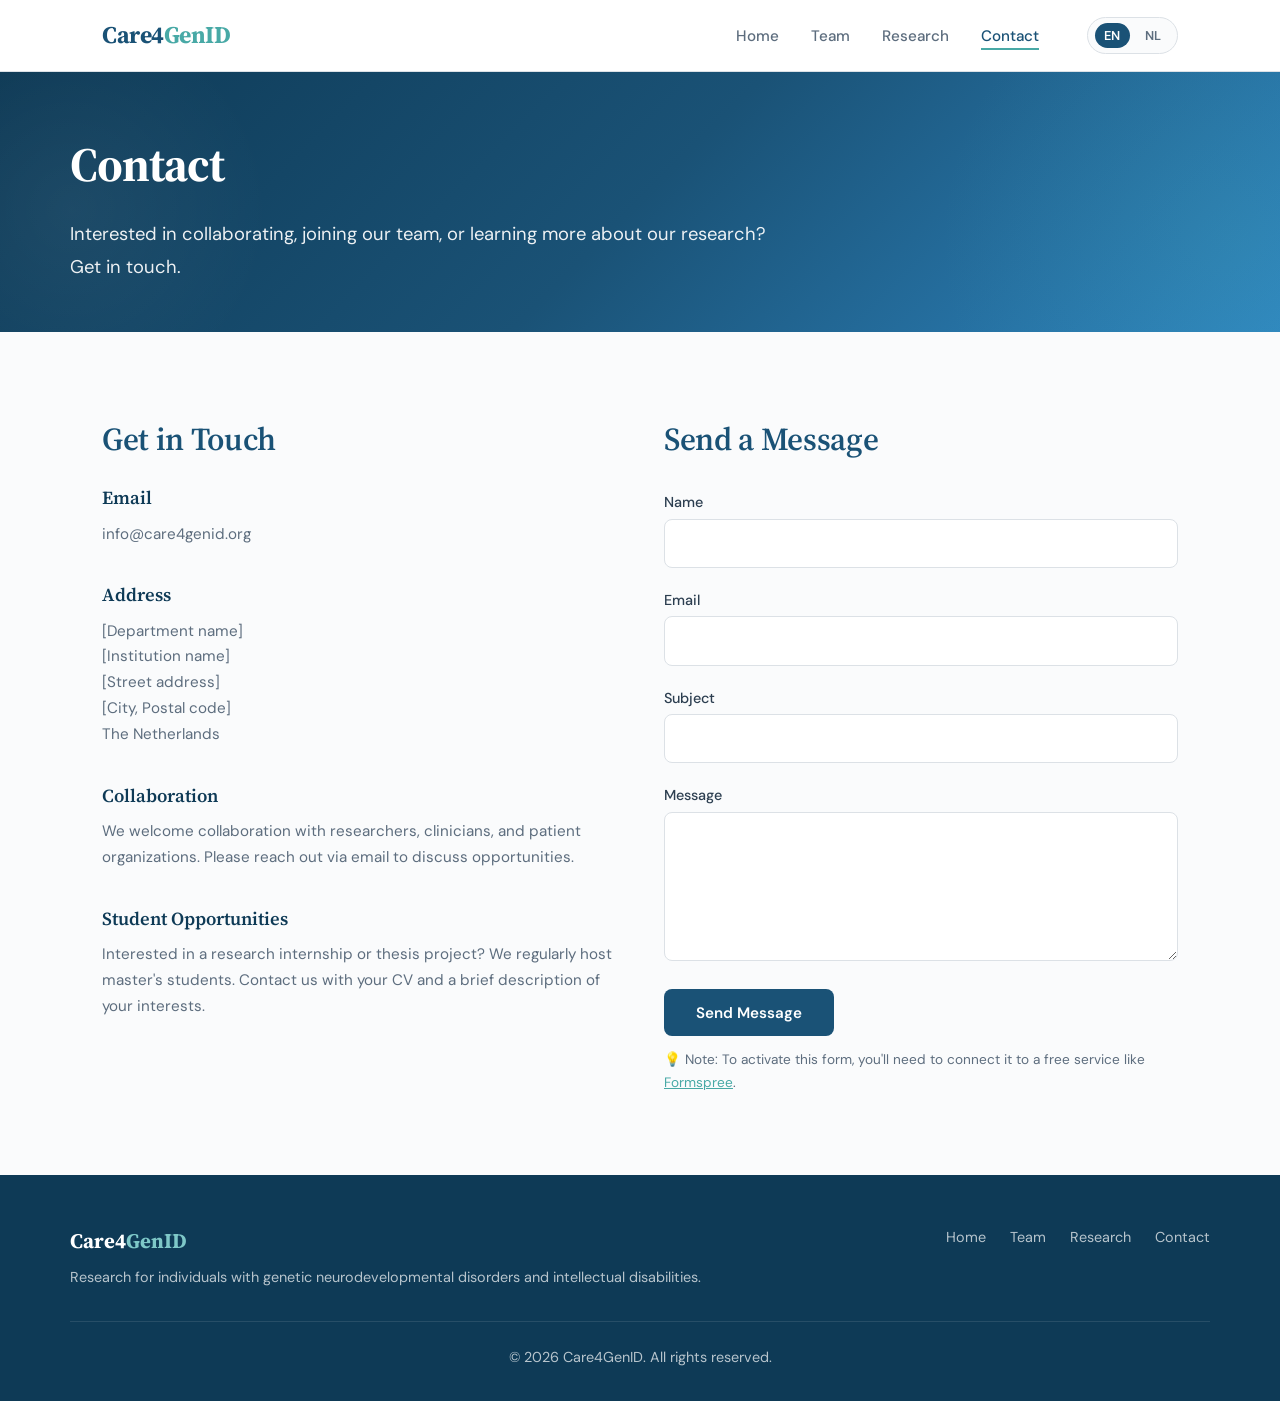
==== contact.html @ b55f14b7 "Add files via upload" ====
<!DOCTYPE html>
<html lang="en">
<head>
  <meta charset="UTF-8">
  <meta name="viewport" content="width=device-width, initial-scale=1.0">
  <title>Contact — Care4GenID</title>
  <link rel="stylesheet" href="style.css">
</head>
<body>

  <!-- NAVIGATION -->
  <nav class="navbar">
    <div class="nav-container">
      <a href="index.html" class="nav-logo">Care4<span>GenID</span></a>
      <ul class="nav-links">
        <li><a href="index.html"><span class="lang-en">Home</span><span class="lang-nl">Home</span></a></li>
        <li><a href="team.html">Team</a></li>
        <li><a href="research.html"><span class="lang-en">Research</span><span class="lang-nl">Onderzoek</span></a></li>
        <li><a href="contact.html" class="active">Contact</a></li>
        <li>
          <div class="lang-switch">
            <button data-lang="en" class="active">EN</button>
            <button data-lang="nl">NL</button>
          </div>
        </li>
      </ul>
      <button class="nav-toggle" aria-label="Toggle menu">
        <span></span><span></span><span></span>
      </button>
    </div>
  </nav>

  <main>
    <!-- HERO -->
    <section class="hero" style="padding: 4rem 2rem 3rem;">
      <div class="hero-content">
        <h1>Contact</h1>
        <p class="lang-en">Interested in collaborating, joining our team, or learning more about our research? Get in touch.</p>
        <p class="lang-nl">Geïnteresseerd in samenwerking, wilt u zich bij ons team aansluiten, of wilt u meer weten over ons onderzoek? Neem contact met ons op.</p>
      </div>
    </section>

    <!-- CONTACT CONTENT -->
    <section class="section">
      <div class="container">
        <div class="contact-grid">

          <!-- Contact details -->
          <div>
            <h2 class="section-title fade-in">
              <span class="lang-en">Get in Touch</span>
              <span class="lang-nl">Neem Contact Op</span>
            </h2>

            <div class="contact-info-block fade-in">
              <h3>Email</h3>
              <p><a href="mailto:info@care4genid.org">info@care4genid.org</a></p>
            </div>

            <div class="contact-info-block fade-in">
              <h3>
                <span class="lang-en">Address</span>
                <span class="lang-nl">Adres</span>
              </h3>
              <p>
                [Department name]<br>
                [Institution name]<br>
                [Street address]<br>
                [City, Postal code]<br>
                <span class="lang-en">The Netherlands</span>
                <span class="lang-nl">Nederland</span>
              </p>
            </div>

            <div class="contact-info-block fade-in">
              <h3>
                <span class="lang-en">Collaboration</span>
                <span class="lang-nl">Samenwerking</span>
              </h3>
              <p>
                <span class="lang-en">We welcome collaboration with researchers, clinicians, and patient organizations. Please reach out via email to discuss opportunities.</span>
                <span class="lang-nl">Wij verwelkomen samenwerking met onderzoekers, clinici en patiëntenorganisaties. Neem contact op via e-mail om mogelijkheden te bespreken.</span>
              </p>
            </div>

            <div class="contact-info-block fade-in">
              <h3>
                <span class="lang-en">Student Opportunities</span>
                <span class="lang-nl">Stageplekken</span>
              </h3>
              <p>
                <span class="lang-en">Interested in a research internship or thesis project? We regularly host master's students. Contact us with your CV and a brief description of your interests.</span>
                <span class="lang-nl">Geïnteresseerd in een onderzoeksstage of afstudeerproject? Wij begeleiden regelmatig masterstudenten. Neem contact met ons op met uw CV en een korte beschrijving van uw interesses.</span>
              </p>
            </div>
          </div>

          <!-- Contact form -->
          <div class="fade-in">
            <h2 class="section-title" style="margin-bottom: 1.5rem;">
              <span class="lang-en">Send a Message</span>
              <span class="lang-nl">Stuur een Bericht</span>
            </h2>
            <div class="contact-form">
              <div>
                <label for="name">
                  <span class="lang-en">Name</span>
                  <span class="lang-nl">Naam</span>
                </label>
                <input type="text" id="name" placeholder="">
              </div>
              <div>
                <label for="email">Email</label>
                <input type="email" id="email" placeholder="">
              </div>
              <div>
                <label for="subject">
                  <span class="lang-en">Subject</span>
                  <span class="lang-nl">Onderwerp</span>
                </label>
                <input type="text" id="subject" placeholder="">
              </div>
              <div>
                <label for="message">
                  <span class="lang-en">Message</span>
                  <span class="lang-nl">Bericht</span>
                </label>
                <textarea id="message" rows="6"></textarea>
              </div>
              <div>
                <button class="btn" onclick="alert('To make this form work, connect it to a service like Formspree (formspree.io) — it\'s free! Replace this button\'s onclick with a proper form action.')">
                  <span class="lang-en">Send Message</span>
                  <span class="lang-nl">Verstuur Bericht</span>
                </button>
                <p style="margin-top: 0.75rem; font-size: 0.85rem; color: var(--color-text-light);">
                  <span class="lang-en">💡 Note: To activate this form, you'll need to connect it to a free service like <a href="https://formspree.io" target="_blank" style="color: var(--color-accent);">Formspree</a>.</span>
                  <span class="lang-nl">💡 Let op: Om dit formulier te activeren, dient u het te koppelen aan een gratis dienst zoals <a href="https://formspree.io" target="_blank" style="color: var(--color-accent);">Formspree</a>.</span>
                </p>
              </div>
            </div>
          </div>

        </div>
      </div>
    </section>
  </main>

  <!-- FOOTER -->
  <footer class="footer">
    <div class="footer-content">
      <div>
        <div class="footer-logo">Care4<span>GenID</span></div>
        <p>
          <span class="lang-en">Research for individuals with genetic neurodevelopmental disorders and intellectual disabilities.</span>
          <span class="lang-nl">Onderzoek voor mensen met genetische neurobiologische ontwikkelingsstoornissen en verstandelijke beperkingen.</span>
        </p>
      </div>
      <ul class="footer-links">
        <li><a href="index.html"><span class="lang-en">Home</span><span class="lang-nl">Home</span></a></li>
        <li><a href="team.html">Team</a></li>
        <li><a href="research.html"><span class="lang-en">Research</span><span class="lang-nl">Onderzoek</span></a></li>
        <li><a href="contact.html">Contact</a></li>
      </ul>
    </div>
    <div class="footer-bottom">
      <p>&copy; 2026 Care4GenID. <span class="lang-en">All rights reserved.</span><span class="lang-nl">Alle rechten voorbehouden.</span></p>
    </div>
  </footer>

  <script src="script.js"></script>
</body>
</html>
---- style.css ----
/* ===== FONTS ===== */
@import url('https://fonts.googleapis.com/css2?family=Source+Serif+4:opsz,wght@8..60,300;8..60,400;8..60,600;8..60,700&family=DM+Sans:wght@300;400;500;600;700&display=swap');

/* ===== RESET & VARIABLES ===== */
:root {
  --color-primary: #1a5276;
  --color-primary-dark: #0e3a56;
  --color-primary-light: #2e86c1;
  --color-accent: #48a9a6;
  --color-accent-light: #7ec8c8;
  --color-bg: #fafbfc;
  --color-bg-warm: #f4f1ec;
  --color-text: #2c3e50;
  --color-text-light: #5d6d7e;
  --color-white: #ffffff;
  --color-border: #dce1e6;
  --font-heading: 'Source Serif 4', Georgia, serif;
  --font-body: 'DM Sans', system-ui, sans-serif;
  --max-width: 1140px;
  --nav-height: 72px;
}

*, *::before, *::after {
  margin: 0;
  padding: 0;
  box-sizing: border-box;
}

html {
  scroll-behavior: smooth;
}

body {
  font-family: var(--font-body);
  color: var(--color-text);
  background: var(--color-bg);
  line-height: 1.7;
  font-size: 16px;
  -webkit-font-smoothing: antialiased;
}

/* ===== LANGUAGE TOGGLE ===== */
[lang="nl"] .lang-en,
[lang="en"] .lang-nl {
  display: none !important;
}

/* ===== NAVIGATION ===== */
.navbar {
  position: fixed;
  top: 0;
  left: 0;
  right: 0;
  height: var(--nav-height);
  background: var(--color-white);
  border-bottom: 1px solid var(--color-border);
  z-index: 1000;
  display: flex;
  align-items: center;
  transition: box-shadow 0.3s ease;
}

.navbar.scrolled {
  box-shadow: 0 2px 20px rgba(0, 0, 0, 0.08);
}

.nav-container {
  max-width: var(--max-width);
  width: 100%;
  margin: 0 auto;
  padding: 0 2rem;
  display: flex;
  align-items: center;
  justify-content: space-between;
}

.nav-logo {
  font-family: var(--font-heading);
  font-size: 1.5rem;
  font-weight: 700;
  color: var(--color-primary);
  text-decoration: none;
  letter-spacing: -0.02em;
}

.nav-logo span {
  color: var(--color-accent);
}

.nav-links {
  display: flex;
  align-items: center;
  gap: 2rem;
  list-style: none;
}

.nav-links a {
  text-decoration: none;
  color: var(--color-text-light);
  font-weight: 500;
  font-size: 0.95rem;
  transition: color 0.2s ease;
  position: relative;
}

.nav-links a::after {
  content: '';
  position: absolute;
  bottom: -4px;
  left: 0;
  width: 0;
  height: 2px;
  background: var(--color-accent);
  transition: width 0.25s ease;
}

.nav-links a:hover,
.nav-links a.active {
  color: var(--color-primary);
}

.nav-links a:hover::after,
.nav-links a.active::after {
  width: 100%;
}

.lang-switch {
  display: flex;
  align-items: center;
  gap: 0.35rem;
  background: var(--color-bg);
  border: 1px solid var(--color-border);
  border-radius: 20px;
  padding: 0.3rem 0.4rem;
  cursor: pointer;
  margin-left: 1rem;
}

.lang-switch button {
  border: none;
  background: transparent;
  padding: 0.25rem 0.6rem;
  border-radius: 14px;
  font-family: var(--font-body);
  font-size: 0.8rem;
  font-weight: 600;
  cursor: pointer;
  transition: all 0.2s ease;
  color: var(--color-text-light);
}

.lang-switch button.active {
  background: var(--color-primary);
  color: var(--color-white);
}

/* Mobile menu */
.nav-toggle {
  display: none;
  flex-direction: column;
  gap: 5px;
  background: none;
  border: none;
  cursor: pointer;
  padding: 4px;
}

.nav-toggle span {
  width: 24px;
  height: 2px;
  background: var(--color-text);
  border-radius: 2px;
  transition: all 0.3s ease;
}

/* ===== MAIN CONTENT ===== */
main {
  margin-top: var(--nav-height);
}

.container {
  max-width: var(--max-width);
  margin: 0 auto;
  padding: 0 2rem;
}

/* ===== HERO SECTION ===== */
.hero {
  background: linear-gradient(135deg, var(--color-primary-dark) 0%, var(--color-primary) 50%, var(--color-primary-light) 100%);
  color: var(--color-white);
  padding: 6rem 2rem 5rem;
  position: relative;
  overflow: hidden;
}

.hero::before {
  content: '';
  position: absolute;
  top: -50%;
  right: -20%;
  width: 600px;
  height: 600px;
  background: radial-gradient(circle, rgba(72, 169, 166, 0.15) 0%, transparent 70%);
  border-radius: 50%;
}

.hero::after {
  content: '';
  position: absolute;
  bottom: -30%;
  left: -10%;
  width: 400px;
  height: 400px;
  background: radial-gradient(circle, rgba(255, 255, 255, 0.05) 0%, transparent 70%);
  border-radius: 50%;
}

.hero-content {
  max-width: var(--max-width);
  margin: 0 auto;
  position: relative;
  z-index: 1;
}

.hero h1 {
  font-family: var(--font-heading);
  font-size: 3rem;
  font-weight: 700;
  line-height: 1.2;
  margin-bottom: 1.5rem;
  letter-spacing: -0.02em;
}

.hero p {
  font-size: 1.15rem;
  line-height: 1.8;
  max-width: 720px;
  opacity: 0.92;
}

/* ===== SECTIONS ===== */
.section {
  padding: 5rem 0;
}

.section--alt {
  background: var(--color-bg-warm);
}

.section-title {
  font-family: var(--font-heading);
  font-size: 2rem;
  font-weight: 600;
  color: var(--color-primary);
  margin-bottom: 1rem;
  letter-spacing: -0.01em;
}

.section-subtitle {
  color: var(--color-text-light);
  font-size: 1.05rem;
  max-width: 640px;
  margin-bottom: 3rem;
}

/* ===== PILLARS / FEATURES ===== */
.pillars {
  display: grid;
  grid-template-columns: repeat(auto-fit, minmax(300px, 1fr));
  gap: 2rem;
  margin-top: 2rem;
}

.pillar-card {
  background: var(--color-white);
  border-radius: 12px;
  padding: 2.5rem 2rem;
  border: 1px solid var(--color-border);
  transition: transform 0.25s ease, box-shadow 0.25s ease;
}

.pillar-card:hover {
  transform: translateY(-4px);
  box-shadow: 0 12px 32px rgba(0, 0, 0, 0.08);
}

.pillar-icon {
  width: 48px;
  height: 48px;
  background: linear-gradient(135deg, var(--color-accent), var(--color-accent-light));
  border-radius: 12px;
  display: flex;
  align-items: center;
  justify-content: center;
  margin-bottom: 1.5rem;
  font-size: 1.4rem;
}

.pillar-card h3 {
  font-family: var(--font-heading);
  font-size: 1.25rem;
  font-weight: 600;
  margin-bottom: 0.75rem;
  color: var(--color-primary-dark);
}

.pillar-card p {
  color: var(--color-text-light);
  font-size: 0.95rem;
  line-height: 1.7;
}

/* ===== TEAM GRID ===== */
.team-grid {
  display: grid;
  grid-template-columns: repeat(auto-fill, minmax(240px, 1fr));
  gap: 2rem;
}

.team-card {
  background: var(--color-white);
  border-radius: 12px;
  overflow: hidden;
  border: 1px solid var(--color-border);
  transition: transform 0.25s ease, box-shadow 0.25s ease;
}

.team-card:hover {
  transform: translateY(-4px);
  box-shadow: 0 12px 32px rgba(0, 0, 0, 0.08);
}

.team-card-photo {
  width: 100%;
  aspect-ratio: 4 / 5;
  object-fit: cover;
  background: linear-gradient(135deg, var(--color-border), var(--color-bg-warm));
  display: flex;
  align-items: center;
  justify-content: center;
}

.team-card-photo-placeholder {
  width: 100%;
  aspect-ratio: 4 / 5;
  background: linear-gradient(145deg, #e8ecf0, #d5dbe0);
  display: flex;
  align-items: center;
  justify-content: center;
  font-size: 3rem;
  color: var(--color-text-light);
  opacity: 0.4;
}

.team-card-info {
  padding: 1.25rem 1.5rem 1.5rem;
}

.team-card-info h3 {
  font-family: var(--font-heading);
  font-size: 1.1rem;
  font-weight: 600;
  color: var(--color-primary-dark);
  margin-bottom: 0.3rem;
}

.team-card-info .role {
  color: var(--color-accent);
  font-size: 0.85rem;
  font-weight: 600;
  text-transform: uppercase;
  letter-spacing: 0.04em;
  margin-bottom: 0.4rem;
}

.team-card-info p {
  color: var(--color-text-light);
  font-size: 0.9rem;
  line-height: 1.5;
}

/* ===== RESEARCH PAGE ===== */
.research-item {
  background: var(--color-white);
  border-radius: 12px;
  border: 1px solid var(--color-border);
  padding: 2.5rem;
  margin-bottom: 2rem;
  transition: transform 0.25s ease, box-shadow 0.25s ease;
}

.research-item:hover {
  transform: translateY(-2px);
  box-shadow: 0 8px 24px rgba(0, 0, 0, 0.06);
}

.research-item h3 {
  font-family: var(--font-heading);
  font-size: 1.35rem;
  font-weight: 600;
  color: var(--color-primary-dark);
  margin-bottom: 0.75rem;
}

.research-item p {
  color: var(--color-text-light);
  line-height: 1.7;
}

.research-tag {
  display: inline-block;
  background: rgba(72, 169, 166, 0.12);
  color: var(--color-accent);
  font-size: 0.8rem;
  font-weight: 600;
  padding: 0.25rem 0.75rem;
  border-radius: 20px;
  margin-right: 0.5rem;
  margin-bottom: 0.75rem;
}

/* ===== CONTACT ===== */
.contact-grid {
  display: grid;
  grid-template-columns: 1fr 1fr;
  gap: 3rem;
}

.contact-info-block {
  margin-bottom: 2rem;
}

.contact-info-block h3 {
  font-family: var(--font-heading);
  font-size: 1.15rem;
  font-weight: 600;
  color: var(--color-primary-dark);
  margin-bottom: 0.5rem;
}

.contact-info-block p,
.contact-info-block a {
  color: var(--color-text-light);
  font-size: 0.95rem;
  text-decoration: none;
}

.contact-info-block a:hover {
  color: var(--color-accent);
}

.contact-form {
  display: flex;
  flex-direction: column;
  gap: 1.25rem;
}

.contact-form label {
  font-weight: 500;
  font-size: 0.9rem;
  color: var(--color-text);
  margin-bottom: 0.25rem;
  display: block;
}

.contact-form input,
.contact-form textarea {
  width: 100%;
  padding: 0.85rem 1rem;
  border: 1px solid var(--color-border);
  border-radius: 8px;
  font-family: var(--font-body);
  font-size: 0.95rem;
  transition: border-color 0.2s ease;
  background: var(--color-white);
}

.contact-form input:focus,
.contact-form textarea:focus {
  outline: none;
  border-color: var(--color-accent);
}

.contact-form textarea {
  resize: vertical;
  min-height: 140px;
}

.btn {
  display: inline-block;
  padding: 0.85rem 2rem;
  background: var(--color-primary);
  color: var(--color-white);
  border: none;
  border-radius: 8px;
  font-family: var(--font-body);
  font-size: 0.95rem;
  font-weight: 600;
  cursor: pointer;
  transition: background 0.2s ease, transform 0.15s ease;
  text-decoration: none;
}

.btn:hover {
  background: var(--color-primary-dark);
  transform: translateY(-1px);
}

.btn--accent {
  background: var(--color-accent);
}

.btn--accent:hover {
  background: #3d9290;
}

/* ===== FOOTER ===== */
.footer {
  background: var(--color-primary-dark);
  color: rgba(255, 255, 255, 0.7);
  padding: 3rem 2rem 2rem;
}

.footer-content {
  max-width: var(--max-width);
  margin: 0 auto;
  display: flex;
  justify-content: space-between;
  align-items: start;
  gap: 2rem;
  flex-wrap: wrap;
}

.footer-logo {
  font-family: var(--font-heading);
  font-size: 1.3rem;
  font-weight: 700;
  color: var(--color-white);
  margin-bottom: 0.5rem;
}

.footer-logo span {
  color: var(--color-accent-light);
}

.footer p {
  font-size: 0.9rem;
  line-height: 1.6;
}

.footer-links {
  list-style: none;
  display: flex;
  gap: 1.5rem;
}

.footer-links a {
  color: rgba(255, 255, 255, 0.7);
  text-decoration: none;
  font-size: 0.9rem;
  transition: color 0.2s ease;
}

.footer-links a:hover {
  color: var(--color-accent-light);
}

.footer-bottom {
  max-width: var(--max-width);
  margin: 2rem auto 0;
  padding-top: 1.5rem;
  border-top: 1px solid rgba(255, 255, 255, 0.1);
  font-size: 0.85rem;
  text-align: center;
}

/* ===== ANIMATIONS ===== */
.fade-in {
  opacity: 0;
  transform: translateY(20px);
  transition: opacity 0.6s ease, transform 0.6s ease;
}

.fade-in.visible {
  opacity: 1;
  transform: translateY(0);
}

/* ===== RESPONSIVE ===== */
@media (max-width: 768px) {
  .hero h1 {
    font-size: 2rem;
  }

  .hero {
    padding: 4rem 1.5rem 3.5rem;
  }

  .section {
    padding: 3rem 0;
  }

  .nav-links {
    display: none;
    position: absolute;
    top: var(--nav-height);
    left: 0;
    right: 0;
    background: var(--color-white);
    flex-direction: column;
    padding: 1.5rem 2rem;
    border-bottom: 1px solid var(--color-border);
    gap: 1rem;
    box-shadow: 0 8px 24px rgba(0, 0, 0, 0.08);
  }

  .nav-links.open {
    display: flex;
  }

  .nav-toggle {
    display: flex;
  }

  .contact-grid {
    grid-template-columns: 1fr;
  }

  .team-grid {
    grid-template-columns: repeat(auto-fill, minmax(180px, 1fr));
    gap: 1.25rem;
  }

  .pillars {
    grid-template-columns: 1fr;
  }

  .footer-content {
    flex-direction: column;
  }
}
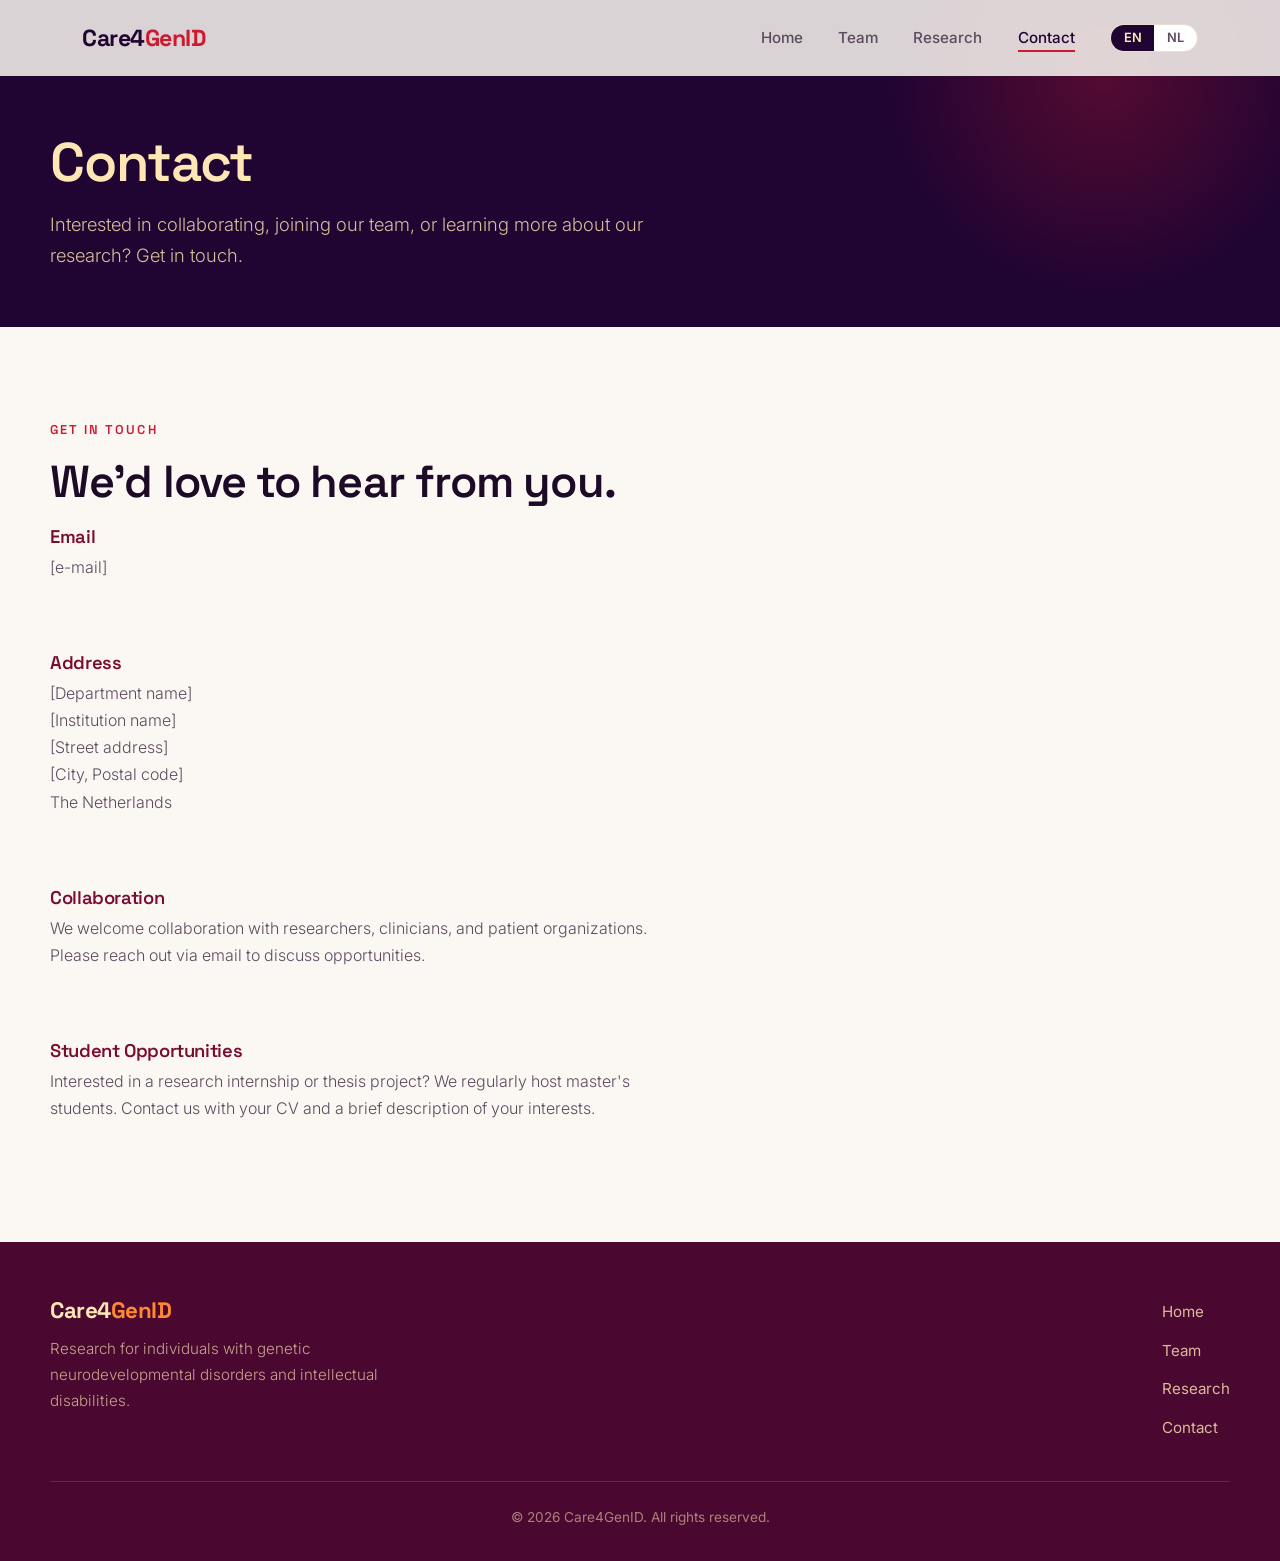
==== commit bb9b2a1a: "Update contact.html" ====
--- a/contact.html
+++ b/contact.html
@@ -13,7 +13,7 @@
     <div class="nav-container">
       <a href="index.html" class="nav-logo">Care4<span>GenID</span></a>
       <ul class="nav-links">
-        <li><a href="index.html"><span class="lang-en">Home</span><span class="lang-nl">Home</span></a></li>
+        <li><a href="index.html">Home</a></li>
         <li><a href="team.html">Team</a></li>
         <li><a href="research.html"><span class="lang-en">Research</span><span class="lang-nl">Onderzoek</span></a></li>
         <li><a href="contact.html" class="active">Contact</a></li>
@@ -31,8 +31,8 @@
   </nav>
 
   <main>
-    <!-- HERO -->
-    <section class="hero" style="padding: 4rem 2rem 3rem;">
+    <!-- PAGE HERO -->
+    <section class="page-hero">
       <div class="hero-content">
         <h1>Contact</h1>
         <p class="lang-en">Interested in collaborating, joining our team, or learning more about our research? Get in touch.</p>
@@ -43,103 +43,53 @@
     <!-- CONTACT CONTENT -->
     <section class="section">
       <div class="container">
+        <span class="eyebrow-dark lang-en">Get in Touch</span>
+        <span class="eyebrow-dark lang-nl">Neem Contact Op</span>
+        <h2 class="section-title lang-en">We'd love to hear from you.</h2>
+        <h2 class="section-title lang-nl">Wij horen graag van u.</h2>
+
         <div class="contact-grid">
-
-          <!-- Contact details -->
-          <div>
-            <h2 class="section-title fade-in">
-              <span class="lang-en">Get in Touch</span>
-              <span class="lang-nl">Neem Contact Op</span>
-            </h2>
-
-            <div class="contact-info-block fade-in">
-              <h3>Email</h3>
-              <p><a href="mailto:info@care4genid.org">info@care4genid.org</a></p>
-            </div>
-
-            <div class="contact-info-block fade-in">
-              <h3>
-                <span class="lang-en">Address</span>
-                <span class="lang-nl">Adres</span>
-              </h3>
-              <p>
-                [Department name]<br>
-                [Institution name]<br>
-                [Street address]<br>
-                [City, Postal code]<br>
-                <span class="lang-en">The Netherlands</span>
-                <span class="lang-nl">Nederland</span>
-              </p>
-            </div>
-
-            <div class="contact-info-block fade-in">
-              <h3>
-                <span class="lang-en">Collaboration</span>
-                <span class="lang-nl">Samenwerking</span>
-              </h3>
-              <p>
-                <span class="lang-en">We welcome collaboration with researchers, clinicians, and patient organizations. Please reach out via email to discuss opportunities.</span>
-                <span class="lang-nl">Wij verwelkomen samenwerking met onderzoekers, clinici en patiëntenorganisaties. Neem contact op via e-mail om mogelijkheden te bespreken.</span>
-              </p>
-            </div>
-
-            <div class="contact-info-block fade-in">
-              <h3>
-                <span class="lang-en">Student Opportunities</span>
-                <span class="lang-nl">Stageplekken</span>
-              </h3>
-              <p>
-                <span class="lang-en">Interested in a research internship or thesis project? We regularly host master's students. Contact us with your CV and a brief description of your interests.</span>
-                <span class="lang-nl">Geïnteresseerd in een onderzoeksstage of afstudeerproject? Wij begeleiden regelmatig masterstudenten. Neem contact met ons op met uw CV en een korte beschrijving van uw interesses.</span>
-              </p>
-            </div>
+          <div class="contact-info-block fade-in">
+            <h3>Email</h3>
+            <p>[e-mail]</p>
           </div>
 
-          <!-- Contact form -->
-          <div class="fade-in">
-            <h2 class="section-title" style="margin-bottom: 1.5rem;">
-              <span class="lang-en">Send a Message</span>
-              <span class="lang-nl">Stuur een Bericht</span>
-            </h2>
-            <div class="contact-form">
-              <div>
-                <label for="name">
-                  <span class="lang-en">Name</span>
-                  <span class="lang-nl">Naam</span>
-                </label>
-                <input type="text" id="name" placeholder="">
-              </div>
-              <div>
-                <label for="email">Email</label>
-                <input type="email" id="email" placeholder="">
-              </div>
-              <div>
-                <label for="subject">
-                  <span class="lang-en">Subject</span>
-                  <span class="lang-nl">Onderwerp</span>
-                </label>
-                <input type="text" id="subject" placeholder="">
-              </div>
-              <div>
-                <label for="message">
-                  <span class="lang-en">Message</span>
-                  <span class="lang-nl">Bericht</span>
-                </label>
-                <textarea id="message" rows="6"></textarea>
-              </div>
-              <div>
-                <button class="btn" onclick="alert('To make this form work, connect it to a service like Formspree (formspree.io) — it\'s free! Replace this button\'s onclick with a proper form action.')">
-                  <span class="lang-en">Send Message</span>
-                  <span class="lang-nl">Verstuur Bericht</span>
-                </button>
-                <p style="margin-top: 0.75rem; font-size: 0.85rem; color: var(--color-text-light);">
-                  <span class="lang-en">💡 Note: To activate this form, you'll need to connect it to a free service like <a href="https://formspree.io" target="_blank" style="color: var(--color-accent);">Formspree</a>.</span>
-                  <span class="lang-nl">💡 Let op: Om dit formulier te activeren, dient u het te koppelen aan een gratis dienst zoals <a href="https://formspree.io" target="_blank" style="color: var(--color-accent);">Formspree</a>.</span>
-                </p>
-              </div>
-            </div>
+          <div class="contact-info-block fade-in">
+            <h3>
+              <span class="lang-en">Address</span>
+              <span class="lang-nl">Adres</span>
+            </h3>
+            <p>
+              [Department name]<br>
+              [Institution name]<br>
+              [Street address]<br>
+              [City, Postal code]<br>
+              <span class="lang-en">The Netherlands</span>
+              <span class="lang-nl">Nederland</span>
+            </p>
           </div>
 
+          <div class="contact-info-block fade-in">
+            <h3>
+              <span class="lang-en">Collaboration</span>
+              <span class="lang-nl">Samenwerking</span>
+            </h3>
+            <p>
+              <span class="lang-en">We welcome collaboration with researchers, clinicians, and patient organizations. Please reach out via email to discuss opportunities.</span>
+              <span class="lang-nl">Wij verwelkomen samenwerking met onderzoekers, clinici en patiëntenorganisaties. Neem contact op via e-mail om mogelijkheden te bespreken.</span>
+            </p>
+          </div>
+
+          <div class="contact-info-block fade-in">
+            <h3>
+              <span class="lang-en">Student Opportunities</span>
+              <span class="lang-nl">Stageplekken</span>
+            </h3>
+            <p>
+              <span class="lang-en">Interested in a research internship or thesis project? We regularly host master's students. Contact us with your CV and a brief description of your interests.</span>
+              <span class="lang-nl">Geïnteresseerd in een onderzoeksstage of afstudeerproject? Wij begeleiden regelmatig masterstudenten. Neem contact met ons op met uw CV en een korte beschrijving van uw interesses.</span>
+            </p>
+          </div>
         </div>
       </div>
     </section>
@@ -156,7 +106,7 @@
         </p>
       </div>
       <ul class="footer-links">
-        <li><a href="index.html"><span class="lang-en">Home</span><span class="lang-nl">Home</span></a></li>
+        <li><a href="index.html">Home</a></li>
         <li><a href="team.html">Team</a></li>
         <li><a href="research.html"><span class="lang-en">Research</span><span class="lang-nl">Onderzoek</span></a></li>
         <li><a href="contact.html">Contact</a></li>
--- a/style.css
+++ b/style.css
@@ -1,69 +1,68 @@
 /* ===== FONTS ===== */
-@import url('https://fonts.googleapis.com/css2?family=Source+Serif+4:opsz,wght@8..60,300;8..60,400;8..60,600;8..60,700&family=DM+Sans:wght@300;400;500;600;700&display=swap');
-
-/* ===== RESET & VARIABLES ===== */
+@import url('https://fonts.googleapis.com/css2?family=Space+Grotesk:wght@400;500;600;700&family=Inter:wght@300;400;500;600&display=swap');
+
+/* ===== VARIABLES ===== */
 :root {
-  --color-primary: #1a5276;
-  --color-primary-dark: #0e3a56;
-  --color-primary-light: #2e86c1;
-  --color-accent: #48a9a6;
-  --color-accent-light: #7ec8c8;
-  --color-bg: #fafbfc;
-  --color-bg-warm: #f4f1ec;
-  --color-text: #2c3e50;
-  --color-text-light: #5d6d7e;
-  --color-white: #ffffff;
-  --color-border: #dce1e6;
-  --font-heading: 'Source Serif 4', Georgia, serif;
-  --font-body: 'DM Sans', system-ui, sans-serif;
-  --max-width: 1140px;
-  --nav-height: 72px;
-}
-
-*, *::before, *::after {
-  margin: 0;
-  padding: 0;
-  box-sizing: border-box;
-}
-
-html {
-  scroll-behavior: smooth;
-}
+  --midnight: #200432;
+  --plum: #4A0730;
+  --wine: #7A0C31;
+  --red: #CD1A30;
+  --orange: #FE8932;
+  --cream: #FEE7B5;
+
+  --bg: #fbf8f3;
+  --bg-soft: #f4ede2;
+  --surface: #ffffff;
+  --text: #1d0a26;
+  --text-soft: #5c4a5f;
+  --border: #e8ddd0;
+
+  --font-display: 'Space Grotesk', system-ui, sans-serif;
+  --font-body: 'Inter', system-ui, sans-serif;
+  --max-width: 1180px;
+  --nav-height: 76px;
+}
+
+*, *::before, *::after { margin: 0; padding: 0; box-sizing: border-box; }
+html { scroll-behavior: smooth; }
 
 body {
   font-family: var(--font-body);
-  color: var(--color-text);
-  background: var(--color-bg);
+  color: var(--text);
+  background: var(--bg);
   line-height: 1.7;
   font-size: 16px;
   -webkit-font-smoothing: antialiased;
 }
 
-/* ===== LANGUAGE TOGGLE ===== */
+h1, h2, h3, h4, .nav-logo, .footer-logo {
+  font-family: var(--font-display);
+  letter-spacing: -0.02em;
+  line-height: 1.12;
+  font-weight: 600;
+}
+
+/* ===== LANGUAGE TOGGLE VISIBILITY ===== */
 [lang="nl"] .lang-en,
-[lang="en"] .lang-nl {
-  display: none !important;
-}
-
-/* ===== NAVIGATION ===== */
+[lang="en"] .lang-nl { display: none !important; }
+
+/* ===== NAV ===== */
 .navbar {
   position: fixed;
-  top: 0;
-  left: 0;
-  right: 0;
+  top: 0; left: 0; right: 0;
   height: var(--nav-height);
-  background: var(--color-white);
-  border-bottom: 1px solid var(--color-border);
+  background: rgba(251, 248, 243, 0.85);
+  backdrop-filter: blur(12px);
+  -webkit-backdrop-filter: blur(12px);
+  border-bottom: 1px solid transparent;
   z-index: 1000;
   display: flex;
   align-items: center;
-  transition: box-shadow 0.3s ease;
-}
-
+  transition: border-color 0.3s ease, background 0.3s ease;
+}
 .navbar.scrolled {
-  box-shadow: 0 2px 20px rgba(0, 0, 0, 0.08);
-}
-
+  border-bottom-color: var(--border);
+}
 .nav-container {
   max-width: var(--max-width);
   width: 100%;
@@ -73,88 +72,64 @@
   align-items: center;
   justify-content: space-between;
 }
-
 .nav-logo {
-  font-family: var(--font-heading);
-  font-size: 1.5rem;
+  font-size: 1.45rem;
   font-weight: 700;
-  color: var(--color-primary);
+  color: var(--midnight);
   text-decoration: none;
-  letter-spacing: -0.02em;
-}
-
-.nav-logo span {
-  color: var(--color-accent);
-}
+}
+.nav-logo span { color: var(--red); }
 
 .nav-links {
   display: flex;
   align-items: center;
-  gap: 2rem;
+  gap: 2.2rem;
   list-style: none;
 }
-
 .nav-links a {
   text-decoration: none;
-  color: var(--color-text-light);
+  color: var(--text-soft);
   font-weight: 500;
   font-size: 0.95rem;
   transition: color 0.2s ease;
   position: relative;
 }
-
 .nav-links a::after {
   content: '';
   position: absolute;
-  bottom: -4px;
-  left: 0;
-  width: 0;
-  height: 2px;
-  background: var(--color-accent);
+  bottom: -5px; left: 0;
+  width: 0; height: 2px;
+  background: var(--red);
   transition: width 0.25s ease;
 }
-
 .nav-links a:hover,
-.nav-links a.active {
-  color: var(--color-primary);
-}
-
-.nav-links a:hover::after,
-.nav-links a.active::after {
-  width: 100%;
-}
+.nav-links a.active { color: var(--midnight); }
+.nav-links a.active::after,
+.nav-links a:hover::after { width: 100%; }
 
 .lang-switch {
-  display: flex;
-  align-items: center;
-  gap: 0.35rem;
-  background: var(--color-bg);
-  border: 1px solid var(--color-border);
-  border-radius: 20px;
-  padding: 0.3rem 0.4rem;
-  cursor: pointer;
-  margin-left: 1rem;
-}
-
+  display: inline-flex;
+  border: 1px solid var(--border);
+  border-radius: 999px;
+  overflow: hidden;
+  background: var(--surface);
+}
 .lang-switch button {
   border: none;
   background: transparent;
-  padding: 0.25rem 0.6rem;
-  border-radius: 14px;
+  padding: 0.35rem 0.8rem;
   font-family: var(--font-body);
   font-size: 0.8rem;
   font-weight: 600;
+  color: var(--text-soft);
   cursor: pointer;
   transition: all 0.2s ease;
-  color: var(--color-text-light);
-}
-
+}
 .lang-switch button.active {
-  background: var(--color-primary);
-  color: var(--color-white);
-}
-
-/* Mobile menu */
+  background: var(--midnight);
+  color: var(--cream);
+}
+
 .nav-toggle {
   display: none;
   flex-direction: column;
@@ -162,480 +137,407 @@
   background: none;
   border: none;
   cursor: pointer;
-  padding: 4px;
-}
-
+  padding: 6px;
+}
 .nav-toggle span {
-  width: 24px;
-  height: 2px;
-  background: var(--color-text);
+  width: 26px; height: 2px;
+  background: var(--midnight);
   border-radius: 2px;
-  transition: all 0.3s ease;
-}
-
-/* ===== MAIN CONTENT ===== */
-main {
-  margin-top: var(--nav-height);
-}
-
-.container {
-  max-width: var(--max-width);
-  margin: 0 auto;
-  padding: 0 2rem;
-}
-
-/* ===== HERO SECTION ===== */
+  transition: 0.3s;
+}
+
+/* ===== HERO (dark) ===== */
 .hero {
-  background: linear-gradient(135deg, var(--color-primary-dark) 0%, var(--color-primary) 50%, var(--color-primary-light) 100%);
-  color: var(--color-white);
-  padding: 6rem 2rem 5rem;
+  background: var(--midnight);
+  color: var(--cream);
+  padding: calc(var(--nav-height) + 5rem) 2rem 5rem;
   position: relative;
   overflow: hidden;
 }
-
 .hero::before {
   content: '';
   position: absolute;
-  top: -50%;
-  right: -20%;
-  width: 600px;
-  height: 600px;
-  background: radial-gradient(circle, rgba(72, 169, 166, 0.15) 0%, transparent 70%);
-  border-radius: 50%;
-}
-
+  top: -30%; right: -10%;
+  width: 600px; height: 600px;
+  background: radial-gradient(circle, rgba(205,26,48,0.35), transparent 65%);
+  pointer-events: none;
+}
 .hero::after {
   content: '';
   position: absolute;
-  bottom: -30%;
-  left: -10%;
-  width: 400px;
-  height: 400px;
-  background: radial-gradient(circle, rgba(255, 255, 255, 0.05) 0%, transparent 70%);
-  border-radius: 50%;
-}
-
+  bottom: -40%; left: -15%;
+  width: 650px; height: 650px;
+  background: radial-gradient(circle, rgba(254,137,50,0.18), transparent 60%);
+  pointer-events: none;
+}
 .hero-content {
   max-width: var(--max-width);
   margin: 0 auto;
   position: relative;
   z-index: 1;
 }
-
 .hero h1 {
-  font-family: var(--font-heading);
-  font-size: 3rem;
+  font-size: clamp(2.5rem, 6vw, 4.4rem);
   font-weight: 700;
-  line-height: 1.2;
   margin-bottom: 1.5rem;
-  letter-spacing: -0.02em;
-}
-
+  max-width: 16ch;
+}
+.hero h1 .accent { color: var(--orange); }
 .hero p {
+  font-size: clamp(1.05rem, 2vw, 1.3rem);
+  color: rgba(254,231,181,0.82);
+  max-width: 60ch;
+  font-weight: 300;
+}
+.hero .eyebrow {
+  display: inline-block;
+  font-family: var(--font-display);
+  font-size: 0.82rem;
+  font-weight: 600;
+  letter-spacing: 0.16em;
+  text-transform: uppercase;
+  color: var(--orange);
+  margin-bottom: 1.5rem;
+}
+.hero-cta {
+  margin-top: 2.5rem;
+  display: flex;
+  gap: 1rem;
+  flex-wrap: wrap;
+}
+
+/* ===== BUTTONS ===== */
+.btn {
+  display: inline-block;
+  font-family: var(--font-display);
+  font-weight: 600;
+  font-size: 0.95rem;
+  padding: 0.85rem 1.8rem;
+  border-radius: 999px;
+  border: none;
+  cursor: pointer;
+  text-decoration: none;
+  transition: transform 0.2s ease, box-shadow 0.2s ease, background 0.2s ease;
+}
+.btn-primary {
+  background: var(--red);
+  color: #fff;
+}
+.btn-primary:hover {
+  background: var(--orange);
+  transform: translateY(-2px);
+  box-shadow: 0 10px 28px rgba(205,26,48,0.3);
+}
+.btn-ghost {
+  background: transparent;
+  color: var(--cream);
+  border: 1.5px solid rgba(254,231,181,0.4);
+}
+.btn-ghost:hover {
+  border-color: var(--cream);
+  transform: translateY(-2px);
+}
+
+/* ===== SECTIONS ===== */
+.section { padding: 5.5rem 2rem; }
+.section-dark {
+  background: var(--plum);
+  color: var(--cream);
+}
+.container { max-width: var(--max-width); margin: 0 auto; }
+
+.eyebrow-dark {
+  display: inline-block;
+  font-family: var(--font-display);
+  font-size: 0.8rem;
+  font-weight: 600;
+  letter-spacing: 0.16em;
+  text-transform: uppercase;
+  color: var(--red);
+  margin-bottom: 1rem;
+}
+.section-dark .eyebrow-dark { color: var(--orange); }
+
+.section-title {
+  font-size: clamp(1.9rem, 4vw, 2.8rem);
+  font-weight: 600;
+  margin-bottom: 1.2rem;
+  max-width: 22ch;
+}
+.section-intro {
   font-size: 1.15rem;
-  line-height: 1.8;
-  max-width: 720px;
-  opacity: 0.92;
-}
-
-/* ===== SECTIONS ===== */
-.section {
-  padding: 5rem 0;
-}
-
-.section--alt {
-  background: var(--color-bg-warm);
-}
-
-.section-title {
-  font-family: var(--font-heading);
-  font-size: 2rem;
-  font-weight: 600;
-  color: var(--color-primary);
+  color: var(--text-soft);
+  max-width: 60ch;
+  font-weight: 300;
+  margin-bottom: 3rem;
+}
+.section-dark .section-intro { color: rgba(254,231,181,0.8); }
+
+/* ===== WHO WE ARE (intro band) ===== */
+.intro-band {
+  background: var(--bg-soft);
+  padding: 5.5rem 2rem;
+}
+.intro-grid {
+  display: grid;
+  grid-template-columns: 0.85fr 1.15fr;
+  gap: 4rem;
+  align-items: start;
+}
+.intro-band .section-title { color: var(--midnight); }
+.intro-lead {
+  font-size: 1.3rem;
+  line-height: 1.6;
+  color: var(--text);
+  font-weight: 400;
+}
+.intro-lead .hl { color: var(--wine); font-weight: 600; }
+.intro-body p { margin-bottom: 1.2rem; color: var(--text-soft); }
+
+/* ===== MISSION (worded statements) ===== */
+.mission-list {
+  display: grid;
+  gap: 0;
+  margin-top: 1rem;
+}
+.mission-item {
+  display: grid;
+  grid-template-columns: auto 1fr;
+  gap: 2rem;
+  padding: 2.2rem 0;
+  border-top: 1px solid rgba(254,231,181,0.18);
+  align-items: baseline;
+}
+.mission-item:last-child { border-bottom: 1px solid rgba(254,231,181,0.18); }
+.mission-num {
+  font-family: var(--font-display);
+  font-size: 1.1rem;
+  font-weight: 600;
+  color: var(--orange);
+}
+.mission-item h3 {
+  font-size: 1.5rem;
+  margin-bottom: 0.6rem;
+  color: var(--cream);
+}
+.mission-item p {
+  color: rgba(254,231,181,0.78);
+  font-weight: 300;
+  max-width: 60ch;
+}
+
+/* ===== RESEARCH THEME CARDS ===== */
+.theme-grid {
+  display: grid;
+  grid-template-columns: repeat(auto-fit, minmax(280px, 1fr));
+  gap: 1.8rem;
+}
+.theme-card {
+  background: var(--surface);
+  border: 1px solid var(--border);
+  border-radius: 18px;
+  overflow: hidden;
+  transition: transform 0.3s ease, box-shadow 0.3s ease, border-color 0.3s ease;
+}
+.theme-card:hover {
+  transform: translateY(-6px);
+  box-shadow: 0 18px 44px rgba(32,4,50,0.12);
+  border-color: transparent;
+}
+.theme-art {
+  height: 170px;
+  width: 100%;
+  display: block;
+}
+.theme-body { padding: 1.6rem 1.7rem 1.9rem; }
+.theme-body h3 {
+  font-size: 1.3rem;
+  margin-bottom: 0.7rem;
+  color: var(--midnight);
+}
+.theme-body p {
+  color: var(--text-soft);
+  font-size: 0.97rem;
+  font-weight: 300;
+}
+
+/* ===== GENERIC PAGE HERO (smaller) ===== */
+.page-hero {
+  background: var(--midnight);
+  color: var(--cream);
+  padding: calc(var(--nav-height) + 3.5rem) 2rem 3.5rem;
+  position: relative;
+  overflow: hidden;
+}
+.page-hero::before {
+  content: '';
+  position: absolute;
+  top: -50%; right: -5%;
+  width: 480px; height: 480px;
+  background: radial-gradient(circle, rgba(205,26,48,0.3), transparent 65%);
+  pointer-events: none;
+}
+.page-hero .hero-content { position: relative; z-index: 1; }
+.page-hero h1 {
+  font-size: clamp(2.2rem, 5vw, 3.4rem);
   margin-bottom: 1rem;
-  letter-spacing: -0.01em;
-}
-
-.section-subtitle {
-  color: var(--color-text-light);
-  font-size: 1.05rem;
-  max-width: 640px;
-  margin-bottom: 3rem;
-}
-
-/* ===== PILLARS / FEATURES ===== */
-.pillars {
-  display: grid;
-  grid-template-columns: repeat(auto-fit, minmax(300px, 1fr));
+}
+.page-hero p {
+  font-size: 1.15rem;
+  color: rgba(254,231,181,0.82);
+  max-width: 58ch;
+  font-weight: 300;
+}
+
+/* ===== TEAM ===== */
+.team-grid {
+  display: grid;
+  grid-template-columns: repeat(auto-fit, minmax(220px, 1fr));
   gap: 2rem;
-  margin-top: 2rem;
-}
-
-.pillar-card {
-  background: var(--color-white);
-  border-radius: 12px;
-  padding: 2.5rem 2rem;
-  border: 1px solid var(--color-border);
-  transition: transform 0.25s ease, box-shadow 0.25s ease;
-}
-
-.pillar-card:hover {
-  transform: translateY(-4px);
-  box-shadow: 0 12px 32px rgba(0, 0, 0, 0.08);
-}
-
-.pillar-icon {
-  width: 48px;
-  height: 48px;
-  background: linear-gradient(135deg, var(--color-accent), var(--color-accent-light));
-  border-radius: 12px;
+}
+.team-card {
+  text-align: center;
+}
+.team-avatar {
+  width: 130px; height: 130px;
+  margin: 0 auto 1.2rem;
+  border-radius: 50%;
+  background: linear-gradient(135deg, var(--wine), var(--red));
   display: flex;
   align-items: center;
   justify-content: center;
-  margin-bottom: 1.5rem;
-  font-size: 1.4rem;
-}
-
-.pillar-card h3 {
-  font-family: var(--font-heading);
-  font-size: 1.25rem;
-  font-weight: 600;
-  margin-bottom: 0.75rem;
-  color: var(--color-primary-dark);
-}
-
-.pillar-card p {
-  color: var(--color-text-light);
-  font-size: 0.95rem;
-  line-height: 1.7;
-}
-
-/* ===== TEAM GRID ===== */
-.team-grid {
-  display: grid;
-  grid-template-columns: repeat(auto-fill, minmax(240px, 1fr));
-  gap: 2rem;
-}
-
-.team-card {
-  background: var(--color-white);
-  border-radius: 12px;
-  overflow: hidden;
-  border: 1px solid var(--color-border);
-  transition: transform 0.25s ease, box-shadow 0.25s ease;
-}
-
-.team-card:hover {
-  transform: translateY(-4px);
-  box-shadow: 0 12px 32px rgba(0, 0, 0, 0.08);
-}
-
-.team-card-photo {
+  font-family: var(--font-display);
+  font-size: 2.3rem;
+  font-weight: 600;
+  color: var(--cream);
+}
+.team-card h3 { font-size: 1.25rem; color: var(--midnight); margin-bottom: 0.3rem; }
+.team-role { color: var(--red); font-weight: 500; font-size: 0.95rem; margin-bottom: 0.6rem; }
+.team-card p { color: var(--text-soft); font-size: 0.92rem; font-weight: 300; }
+
+/* ===== RESEARCH PAGE DETAIL ROWS ===== */
+.research-row {
+  display: grid;
+  grid-template-columns: 220px 1fr;
+  gap: 3rem;
+  padding: 3rem 0;
+  border-top: 1px solid var(--border);
+  align-items: center;
+}
+.research-row:first-of-type { border-top: none; }
+.research-row .r-art {
   width: 100%;
-  aspect-ratio: 4 / 5;
-  object-fit: cover;
-  background: linear-gradient(135deg, var(--color-border), var(--color-bg-warm));
-  display: flex;
-  align-items: center;
-  justify-content: center;
-}
-
-.team-card-photo-placeholder {
-  width: 100%;
-  aspect-ratio: 4 / 5;
-  background: linear-gradient(145deg, #e8ecf0, #d5dbe0);
-  display: flex;
-  align-items: center;
-  justify-content: center;
-  font-size: 3rem;
-  color: var(--color-text-light);
-  opacity: 0.4;
-}
-
-.team-card-info {
-  padding: 1.25rem 1.5rem 1.5rem;
-}
-
-.team-card-info h3 {
-  font-family: var(--font-heading);
-  font-size: 1.1rem;
-  font-weight: 600;
-  color: var(--color-primary-dark);
-  margin-bottom: 0.3rem;
-}
-
-.team-card-info .role {
-  color: var(--color-accent);
-  font-size: 0.85rem;
-  font-weight: 600;
-  text-transform: uppercase;
-  letter-spacing: 0.04em;
-  margin-bottom: 0.4rem;
-}
-
-.team-card-info p {
-  color: var(--color-text-light);
-  font-size: 0.9rem;
-  line-height: 1.5;
-}
-
-/* ===== RESEARCH PAGE ===== */
-.research-item {
-  background: var(--color-white);
-  border-radius: 12px;
-  border: 1px solid var(--color-border);
-  padding: 2.5rem;
-  margin-bottom: 2rem;
-  transition: transform 0.25s ease, box-shadow 0.25s ease;
-}
-
-.research-item:hover {
-  transform: translateY(-2px);
-  box-shadow: 0 8px 24px rgba(0, 0, 0, 0.06);
-}
-
-.research-item h3 {
-  font-family: var(--font-heading);
-  font-size: 1.35rem;
-  font-weight: 600;
-  color: var(--color-primary-dark);
-  margin-bottom: 0.75rem;
-}
-
-.research-item p {
-  color: var(--color-text-light);
-  line-height: 1.7;
-}
-
-.research-tag {
-  display: inline-block;
-  background: rgba(72, 169, 166, 0.12);
-  color: var(--color-accent);
-  font-size: 0.8rem;
-  font-weight: 600;
-  padding: 0.25rem 0.75rem;
-  border-radius: 20px;
-  margin-right: 0.5rem;
-  margin-bottom: 0.75rem;
-}
+  height: 180px;
+  border-radius: 16px;
+}
+.research-row h3 { font-size: 1.55rem; color: var(--midnight); margin-bottom: 0.8rem; }
+.research-row p { color: var(--text-soft); font-weight: 300; }
 
 /* ===== CONTACT ===== */
 .contact-grid {
   display: grid;
-  grid-template-columns: 1fr 1fr;
-  gap: 3rem;
-}
-
-.contact-info-block {
-  margin-bottom: 2rem;
-}
-
+  grid-template-columns: 1fr;
+  gap: 2.5rem;
+  max-width: 640px;
+}
+.contact-info-block { margin-bottom: 2rem; }
 .contact-info-block h3 {
-  font-family: var(--font-heading);
   font-size: 1.15rem;
-  font-weight: 600;
-  color: var(--color-primary-dark);
-  margin-bottom: 0.5rem;
-}
-
-.contact-info-block p,
-.contact-info-block a {
-  color: var(--color-text-light);
-  font-size: 0.95rem;
-  text-decoration: none;
-}
-
-.contact-info-block a:hover {
-  color: var(--color-accent);
-}
-
-.contact-form {
-  display: flex;
-  flex-direction: column;
-  gap: 1.25rem;
-}
-
-.contact-form label {
-  font-weight: 500;
-  font-size: 0.9rem;
-  color: var(--color-text);
-  margin-bottom: 0.25rem;
-  display: block;
-}
-
-.contact-form input,
-.contact-form textarea {
-  width: 100%;
-  padding: 0.85rem 1rem;
-  border: 1px solid var(--color-border);
-  border-radius: 8px;
-  font-family: var(--font-body);
-  font-size: 0.95rem;
-  transition: border-color 0.2s ease;
-  background: var(--color-white);
-}
-
-.contact-form input:focus,
-.contact-form textarea:focus {
-  outline: none;
-  border-color: var(--color-accent);
-}
-
-.contact-form textarea {
-  resize: vertical;
-  min-height: 140px;
-}
-
-.btn {
-  display: inline-block;
-  padding: 0.85rem 2rem;
-  background: var(--color-primary);
-  color: var(--color-white);
-  border: none;
-  border-radius: 8px;
-  font-family: var(--font-body);
-  font-size: 0.95rem;
-  font-weight: 600;
-  cursor: pointer;
-  transition: background 0.2s ease, transform 0.15s ease;
-  text-decoration: none;
-}
-
-.btn:hover {
-  background: var(--color-primary-dark);
-  transform: translateY(-1px);
-}
-
-.btn--accent {
-  background: var(--color-accent);
-}
-
-.btn--accent:hover {
-  background: #3d9290;
-}
+  color: var(--wine);
+  margin-bottom: 0.4rem;
+}
+.contact-info-block p { color: var(--text-soft); font-weight: 300; }
+.contact-info-block a { color: var(--red); text-decoration: none; }
+.contact-info-block a:hover { text-decoration: underline; }
+
+/* ===== CTA BAND ===== */
+.cta-band {
+  background: var(--midnight);
+  color: var(--cream);
+  text-align: center;
+  padding: 5rem 2rem;
+  position: relative;
+  overflow: hidden;
+}
+.cta-band::before {
+  content: '';
+  position: absolute;
+  top: 50%; left: 50%;
+  transform: translate(-50%,-50%);
+  width: 700px; height: 700px;
+  background: radial-gradient(circle, rgba(254,137,50,0.15), transparent 60%);
+  pointer-events: none;
+}
+.cta-band .container { position: relative; z-index: 1; }
+.cta-band h2 { font-size: clamp(1.8rem, 4vw, 2.6rem); margin-bottom: 1rem; }
+.cta-band p { color: rgba(254,231,181,0.8); max-width: 50ch; margin: 0 auto 2rem; font-weight: 300; }
 
 /* ===== FOOTER ===== */
 .footer {
-  background: var(--color-primary-dark);
-  color: rgba(255, 255, 255, 0.7);
-  padding: 3rem 2rem 2rem;
-}
-
+  background: var(--plum);
+  color: var(--cream);
+  padding: 3.5rem 2rem 2rem;
+}
 .footer-content {
   max-width: var(--max-width);
   margin: 0 auto;
   display: flex;
   justify-content: space-between;
-  align-items: start;
-  gap: 2rem;
+  gap: 3rem;
   flex-wrap: wrap;
-}
-
-.footer-logo {
-  font-family: var(--font-heading);
-  font-size: 1.3rem;
-  font-weight: 700;
-  color: var(--color-white);
-  margin-bottom: 0.5rem;
-}
-
-.footer-logo span {
-  color: var(--color-accent-light);
-}
-
-.footer p {
-  font-size: 0.9rem;
-  line-height: 1.6;
-}
-
-.footer-links {
-  list-style: none;
-  display: flex;
-  gap: 1.5rem;
-}
-
+  padding-bottom: 2.5rem;
+  border-bottom: 1px solid rgba(254,231,181,0.15);
+}
+.footer-logo { font-size: 1.4rem; font-weight: 700; margin-bottom: 0.8rem; }
+.footer-logo span { color: var(--orange); }
+.footer-content > div:first-child p {
+  color: rgba(254,231,181,0.7);
+  max-width: 40ch;
+  font-weight: 300;
+  font-size: 0.95rem;
+}
+.footer-links { list-style: none; display: flex; flex-direction: column; gap: 0.7rem; }
 .footer-links a {
-  color: rgba(255, 255, 255, 0.7);
+  color: rgba(254,231,181,0.8);
   text-decoration: none;
-  font-size: 0.9rem;
+  font-size: 0.95rem;
   transition: color 0.2s ease;
 }
-
-.footer-links a:hover {
-  color: var(--color-accent-light);
-}
-
+.footer-links a:hover { color: var(--orange); }
 .footer-bottom {
   max-width: var(--max-width);
-  margin: 2rem auto 0;
+  margin: 0 auto;
   padding-top: 1.5rem;
-  border-top: 1px solid rgba(255, 255, 255, 0.1);
-  font-size: 0.85rem;
   text-align: center;
 }
-
-/* ===== ANIMATIONS ===== */
+.footer-bottom p { color: rgba(254,231,181,0.55); font-size: 0.85rem; }
+
+/* ===== FADE-IN ===== */
 .fade-in {
   opacity: 0;
-  transform: translateY(20px);
+  transform: translateY(24px);
   transition: opacity 0.6s ease, transform 0.6s ease;
 }
-
-.fade-in.visible {
-  opacity: 1;
-  transform: translateY(0);
-}
+.fade-in.visible { opacity: 1; transform: translateY(0); }
 
 /* ===== RESPONSIVE ===== */
-@media (max-width: 768px) {
-  .hero h1 {
-    font-size: 2rem;
+@media (max-width: 860px) {
+  .nav-links {
+    position: fixed;
+    top: var(--nav-height); left: 0; right: 0;
+    background: var(--surface);
+    flex-direction: column;
+    align-items: flex-start;
+    gap: 1.4rem;
+    padding: 2rem;
+    border-bottom: 1px solid var(--border);
+    transform: translateY(-120%);
+    transition: transform 0.3s ease;
   }
-
-  .hero {
-    padding: 4rem 1.5rem 3.5rem;
-  }
-
-  .section {
-    padding: 3rem 0;
-  }
-
-  .nav-links {
-    display: none;
-    position: absolute;
-    top: var(--nav-height);
-    left: 0;
-    right: 0;
-    background: var(--color-white);
-    flex-direction: column;
-    padding: 1.5rem 2rem;
-    border-bottom: 1px solid var(--color-border);
-    gap: 1rem;
-    box-shadow: 0 8px 24px rgba(0, 0, 0, 0.08);
-  }
-
-  .nav-links.open {
-    display: flex;
-  }
-
-  .nav-toggle {
-    display: flex;
-  }
-
-  .contact-grid {
-    grid-template-columns: 1fr;
-  }
-
-  .team-grid {
-    grid-template-columns: repeat(auto-fill, minmax(180px, 1fr));
-    gap: 1.25rem;
-  }
-
-  .pillars {
-    grid-template-columns: 1fr;
-  }
-
-  .footer-content {
-    flex-direction: column;
-  }
-}
+  .nav-links.open { transform: translateY(0); }
+  .nav-toggle { display: flex; }
+  .intro-grid { grid-template-columns: 1fr; gap: 2.5rem; }
+  .research-row { grid-template-columns: 1fr; gap: 1.5rem; }
+  .research-row .r-art { height: 150px; }
+  .mission-item { grid-template-columns: 1fr; gap: 0.5rem; }
+}
